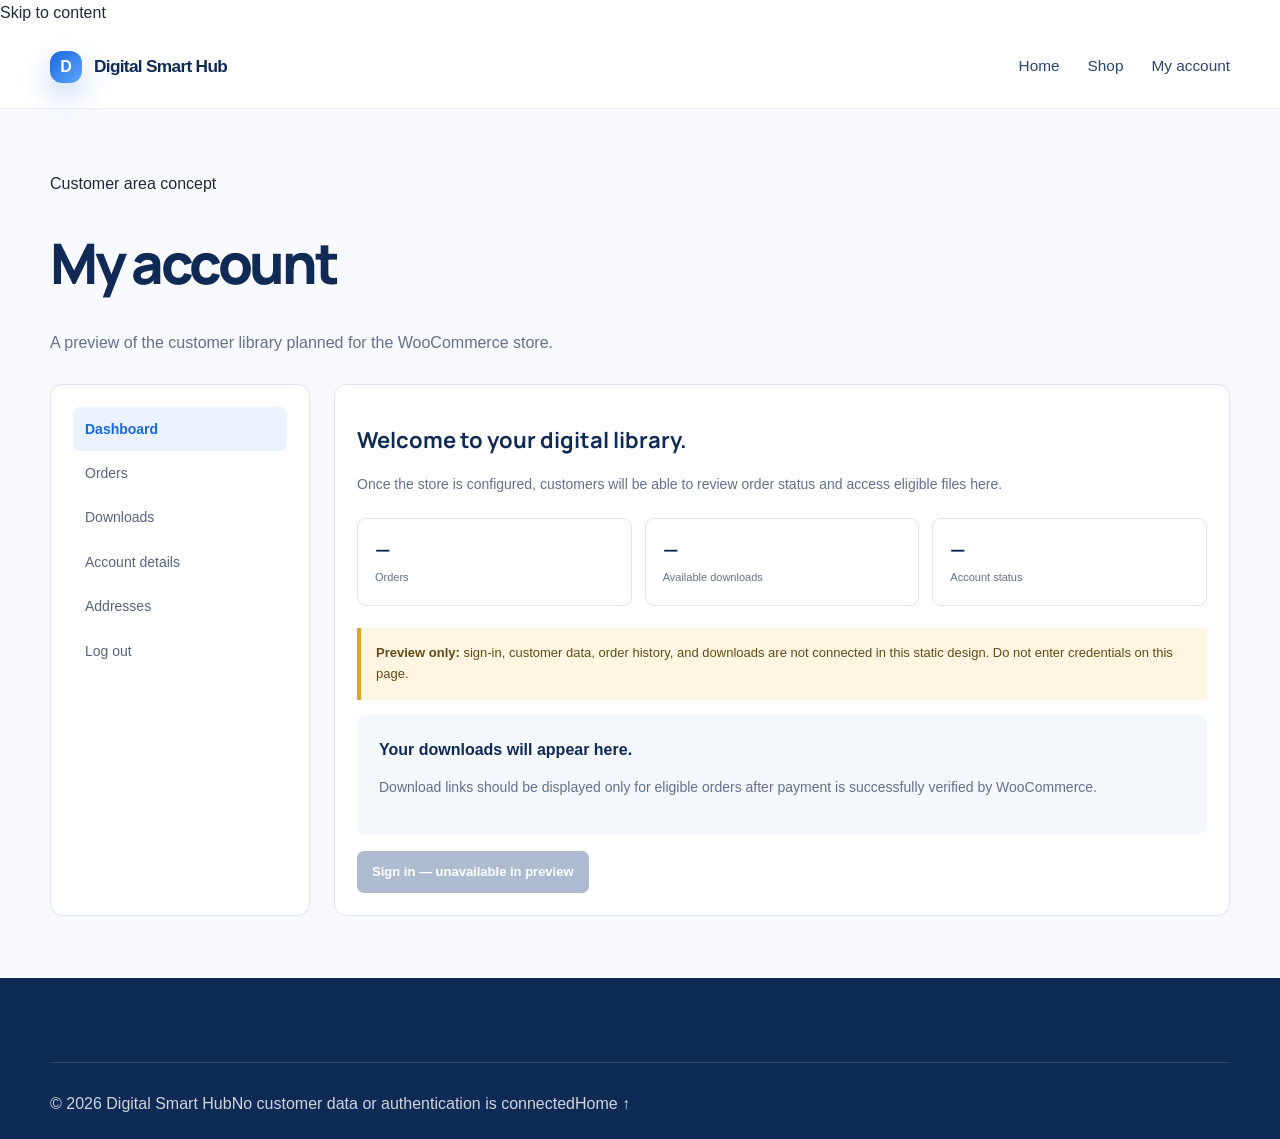
==== digital-smart-hub/account.html @ 9a08cfb9 "Add product, cart, and customer account feature mockups" ====
<!doctype html>
<html lang="en">
<head><meta charset="utf-8"/><meta name="viewport" content="width=device-width, initial-scale=1"/><title>My Account Preview | Digital Smart Hub</title><link rel="preconnect" href="https://fonts.googleapis.com"/><link rel="preconnect" href="https://fonts.gstatic.com" crossorigin/><link href="https://fonts.googleapis.com/css2?family=DM+Sans:wght@400;500;600;700&family=Manrope:wght@500;600;700;800&display=swap" rel="stylesheet"/><link rel="stylesheet" href="styles.css"/><style>.account-page{padding:62px 0;background:#f8faff;min-height:68vh}.account-title{font:800 clamp(38px,5vw,56px)/1.05 Manrope,sans-serif;color:#102a56;letter-spacing:-.06em}.account-layout{display:grid;grid-template-columns:260px 1fr;gap:24px;margin-top:28px}.account-menu,.account-content{background:#fff;border:1px solid #dce5f2;border-radius:12px;padding:22px}.account-menu a{display:block;padding:11px 12px;border-radius:7px;color:#56657d;font-size:14px}.account-menu a.selected{background:#eaf2ff;color:#1769e0;font-weight:700}.account-content h2{font:700 22px Manrope,sans-serif;color:#102a56}.account-content p{color:#63718a;font-size:14px}.account-stat-grid{display:grid;grid-template-columns:repeat(3,1fr);gap:13px;margin:22px 0}.account-stat{padding:17px;border:1px solid #dce5f2;border-radius:9px}.account-stat b{display:block;color:#102a56;font:700 20px Manrope,sans-serif}.account-stat span{font-size:11px;color:#63718a}.account-notice{padding:15px;background:#fff6e2;border-left:4px solid #e1a627;color:#654b17;font-size:13px}.download-empty{padding:22px;background:#f4f7fc;border-radius:9px;margin-top:15px}.download-empty strong{color:#102a56}.account-action{display:inline-flex;margin-top:16px;padding:11px 15px;border-radius:7px;background:#aebbd0;color:#fff;font-weight:700;font-size:13px;cursor:not-allowed}@media(max-width:700px){.account-layout{grid-template-columns:1fr}.account-menu{display:grid;grid-template-columns:1fr 1fr}.account-stat-grid{grid-template-columns:1fr}.account-page{padding:43px 0}}
</style></head>
<body><a class="skip-link" href="#main">Skip to content</a><header class="site-header"><div class="container nav-wrap"><a class="brand" href="index.html"><span class="brand-mark">D</span><span class="brand-text">Digital <strong>Smart Hub</strong></span></a><nav class="main-nav" aria-label="Main navigation"><a href="index.html">Home</a><a href="shop.html">Shop</a><a class="active" href="account.html">My account</a></nav></div></header><main id="main" class="account-page"><div class="container"><span class="section-label">Customer area concept</span><h1 class="account-title">My account</h1><p style="color:#63718a">A preview of the customer library planned for the WooCommerce store.</p><div class="account-layout"><nav class="account-menu" aria-label="Account navigation"><a class="selected" href="#dashboard">Dashboard</a><a href="#orders">Orders</a><a href="#downloads">Downloads</a><a href="#details">Account details</a><a href="#addresses">Addresses</a><a href="#logout">Log out</a></nav><section class="account-content" id="dashboard"><h2>Welcome to your digital library.</h2><p>Once the store is configured, customers will be able to review order status and access eligible files here.</p><div class="account-stat-grid"><div class="account-stat"><b>—</b><span>Orders</span></div><div class="account-stat"><b>—</b><span>Available downloads</span></div><div class="account-stat"><b>—</b><span>Account status</span></div></div><div class="account-notice"><strong>Preview only:</strong> sign-in, customer data, order history, and downloads are not connected in this static design. Do not enter credentials on this page.</div><div class="download-empty" id="downloads"><strong>Your downloads will appear here.</strong><p>Download links should be displayed only for eligible orders after payment is successfully verified by WooCommerce.</p></div><span class="account-action" aria-disabled="true">Sign in — unavailable in preview</span></section></div></div></main><footer class="site-footer"><div class="container footer-bottom"><span>© 2026 Digital Smart Hub</span><span>No customer data or authentication is connected</span><a href="index.html">Home ↑</a></div></footer></body></html>
---- digital-smart-hub/styles.css ----
:root {
  --white: #ffffff;
  --royal-blue: #1769e0;
  --midnight-navy: #102a56;
  --ice-blue: #eaf2ff;
  --soft-grey: #f4f6fa;
  --success-green: #19a974;
  --text: #1f2a37;
  --muted: #67758c;
  --border: rgba(16, 42, 86, 0.12);
  --shadow: 0 18px 48px rgba(17, 33, 58, 0.08);
}

* {
  box-sizing: border-box;
}

html {
  scroll-behavior: smooth;
}

body {
  margin: 0;
  font-family: "Inter", sans-serif;
  background: var(--white);
  color: var(--text);
  line-height: 1.6;
}

img {
  max-width: 100%;
  display: block;
}

a {
  color: inherit;
  text-decoration: none;
}

button,
input {
  font: inherit;
}

.container {
  width: min(1180px, calc(100% - 32px));
  margin: 0 auto;
}

.section {
  padding: 96px 0;
}

.alt-bg {
  background: linear-gradient(180deg, var(--ice-blue) 0%, rgba(234, 242, 255, 0.45) 100%);
}

.site-header {
  position: sticky;
  top: 0;
  z-index: 50;
  background: rgba(255, 255, 255, 0.9);
  backdrop-filter: blur(12px);
  border-bottom: 1px solid rgba(16, 42, 86, 0.08);
}

.nav-wrap {
  display: flex;
  align-items: center;
  justify-content: space-between;
  min-height: 82px;
  gap: 24px;
}

.brand {
  display: inline-flex;
  align-items: center;
  gap: 12px;
  font-weight: 800;
  color: var(--midnight-navy);
}

.brand-mark {
  display: grid;
  place-items: center;
  width: 32px;
  height: 32px;
  border-radius: 12px;
  background: linear-gradient(135deg, var(--royal-blue), #60a5fa);
  color: var(--white);
  font-size: 1rem;
  box-shadow: 0 12px 28px rgba(23, 105, 224, 0.26);
}

.brand-text {
  font-size: 1.08rem;
  letter-spacing: -0.04em;
}

.main-nav {
  display: flex;
  align-items: center;
  gap: 28px;
  color: var(--midnight-navy);
  font-size: 0.96rem;
}

.main-nav a {
  opacity: 0.88;
  transition: opacity 0.2s ease;
}

.main-nav a:hover,
.main-nav a:focus-visible {
  opacity: 1;
}

.nav-actions {
  display: flex;
  align-items: center;
  gap: 12px;
}

.btn {
  display: inline-flex;
  align-items: center;
  justify-content: center;
  border-radius: 12px;
  font-weight: 700;
  padding: 0.9rem 1.4rem;
  transition: transform 0.2s ease, box-shadow 0.2s ease;
}

.btn:hover,
.btn:focus-visible {
  transform: translateY(-1px);
}

.btn-primary {
  background: linear-gradient(135deg, var(--royal-blue), #2f80ff);
  color: var(--white);
  box-shadow: 0 18px 32px rgba(23, 105, 224, 0.25);
}

.btn-secondary,
.btn-ghost {
  background: var(--white);
  color: var(--midnight-navy);
  border: 1px solid var(--border);
}

.hero {
  background:
    radial-gradient(circle at top left, rgba(23, 105, 224, 0.08), transparent 35%),
    linear-gradient(180deg, #f9fbff 0%, #ffffff 100%);
  padding: 72px 0 48px;
}

.hero-inner {
  display: grid;
  grid-template-columns: 1.05fr 0.95fr;
  align-items: center;
  gap: 48px;
}

.eyebrow {
  display: inline-block;
  font-size: 0.75rem;
  font-weight: 700;
  letter-spacing: 0.12em;
  text-transform: uppercase;
  color: var(--royal-blue);
  margin-bottom: 16px;
}

.eyebrow-compact {
  letter-spacing: 0.1em;
}

.hero-copy h1 {
  margin: 0;
  font-size: clamp(2.8rem, 5vw, 5rem);
  line-height: 0.96;
  letter-spacing: -0.08em;
  color: var(--midnight-navy);
}

.tagline {
  margin: 18px 0 12px;
  font-size: clamp(1.15rem, 2vw, 1.6rem);
  font-weight: 650;
  color: var(--royal-blue);
}

.subtext {
  margin: 0;
  max-width: 560px;
  color: var(--muted);
  font-size: 1.06rem;
}

.hero-actions {
  display: flex;
  flex-wrap: wrap;
  gap: 16px;
  margin-top: 32px;
}

.trust-row {
  list-style: none;
  display: flex;
  gap: 20px;
  flex-wrap: wrap;
  padding: 0;
  margin: 28px 0 0;
  color: var(--muted);
  font-weight: 600;
}

.trust-row li {
  position: relative;
  padding-left: 18px;
}

.trust-row li::before {
  content: "•";
  position: absolute;
  left: 0;
  color: var(--success-green);
}

.hero-visual {
  display: flex;
  justify-content: center;
}

.product-showcase-card {
  width: min(480px, 100%);
  background: linear-gradient(180deg, #fbfcff 0%, #ffffff 100%);
  border: 1px solid var(--border);
  border-radius: 28px;
  box-shadow: var(--shadow);
  padding: 18px;
}

.product-ribbon {
  display: inline-flex;
  padding: 8px 12px;
  border-radius: 999px;
  background: rgba(23, 105, 224, 0.1);
  color: var(--royal-blue);
  font-size: 0.72rem;
  font-weight: 700;
  letter-spacing: 0.06em;
  text-transform: uppercase;
}

.product-visual {
  position: relative;
  display: grid;
  place-items: center;
  min-height: 290px;
  margin-top: 18px;
  border-radius: 18px;
  background: linear-gradient(135deg, rgba(23, 105, 224, 0.08), rgba(16, 42, 86, 0.04)), #f3f7ff;
  overflow: hidden;
}

.mini-card {
  position: absolute;
  border-radius: 18px;
  border: 1px solid rgba(16, 42, 86, 0.08);
  box-shadow: 0 18px 40px rgba(16, 42, 86, 0.08);
}

.card-1 {
  width: 220px;
  height: 130px;
  background: linear-gradient(135deg, rgba(23, 105, 224, 0.2), rgba(16, 42, 86, 0.12));
  transform: rotate(-10deg) translateX(-26px) translateY(24px);
}

.card-2 {
  width: 220px;
  height: 130px;
  background: linear-gradient(135deg, rgba(16, 42, 86, 0.15), rgba(23, 105, 224, 0.2));
  transform: translateY(-8px);
}

.card-3 {
  width: 180px;
  height: 100px;
  background: linear-gradient(135deg, rgba(146, 194, 255, 0.75), rgba(90, 161, 255, 0.4));
  transform: rotate(12deg) translateX(40px) translateY(42px);
}

.showcase-meta {
  padding: 20px 10px 8px;
}

.label {
  color: var(--royal-blue);
  letter-spacing: 0.08em;
  text-transform: uppercase;
  font-size: 0.7rem;
  font-weight: 700;
}

.showcase-meta h2 {
  margin: 10px 0 8px;
  font-size: clamp(1.6rem, 3vw, 2.25rem);
  letter-spacing: -0.06em;
  color: var(--midnight-navy);
}

.showcase-meta p {
  margin: 0;
  color: var(--muted);
}

.showcase-footer {
  display: flex;
  align-items: center;
  justify-content: space-between;
  gap: 12px;
  margin-top: 18px;
  color: var(--midnight-navy);
  font-weight: 600;
}

.price {
  color: var(--royal-blue);
}

.section-heading {
  margin-bottom: 30px;
}

.section-heading h2 {
  margin: 0;
  font-size: clamp(2rem, 3vw, 2.8rem);
  letter-spacing: -0.06em;
  color: var(--midnight-navy);
}

.centered {
  text-align: center;
}

.split-heading {
  display: flex;
  justify-content: space-between;
  align-items: end;
  gap: 16px;
}

.text-link {
  font-weight: 700;
  color: var(--royal-blue);
}

.category-grid,
.product-grid,
.benefit-grid,
.mini-grid {
  display: grid;
  gap: 24px;
}

.category-grid {
  grid-template-columns: repeat(3, minmax(0, 1fr));
}

.category-card {
  padding: 28px 24px;
  border: 1px solid var(--border);
  border-radius: 22px;
  background: var(--white);
  box-shadow: var(--shadow);
}

.card-blue {
  background: linear-gradient(180deg, rgba(23, 105, 224, 0.03), rgba(255, 255, 255, 1));
}

.card-navy {
  background: linear-gradient(180deg, rgba(16, 42, 86, 0.03), rgba(255, 255, 255, 1));
}

.card-sky {
  background: linear-gradient(180deg, rgba(92, 165, 255, 0.06), rgba(255, 255, 255, 1));
}

.icon-circle {
  width: 52px;
  height: 52px;
  display: grid;
  place-items: center;
  border-radius: 16px;
  background: var(--ice-blue);
  color: var(--royal-blue);
  font-size: 1.25rem;
  margin-bottom: 16px;
}

.category-card h3 {
  margin: 0 0 8px;
  font-size: 1.35rem;
  color: var(--midnight-navy);
}

.category-card p,
.product-body p,
.benefit-item p,
.mini-card-product p,
.site-footer p,
.site-footer li,
.faq-list p {
  margin: 0;
  color: var(--muted);
}

.product-grid {
  grid-template-columns: repeat(3, minmax(0, 1fr));
}

.product-card {
  border: 1px solid var(--border);
  border-radius: 22px;
  overflow: hidden;
  background: var(--white);
  box-shadow: var(--shadow);
}

.product-image {
  position: relative;
  display: grid;
  place-items: center;
  min-height: 180px;
  background: linear-gradient(135deg, rgba(23, 105, 224, 0.1), rgba(16, 42, 86, 0.06));
  color: var(--white);
  font-weight: 700;
  letter-spacing: 0.05em;
  text-transform: uppercase;
}

.product-image span {
  display: inline-flex;
  padding: 10px 14px;
  background: rgba(16, 42, 86, 0.4);
  border-radius: 999px;
}

.image-one {
  background: linear-gradient(135deg, #285dea, #64a4ff);
}

.image-two {
  background: linear-gradient(135deg, #102a56, #2a4a78);
}

.image-three {
  background: linear-gradient(135deg, #4cb5f5, #0f6db7);
}

.product-body {
  padding: 20px 20px 18px;
}

.tag {
  display: inline-flex;
  border-radius: 999px;
  padding: 6px 10px;
  background: var(--soft-grey);
  color: var(--royal-blue);
  font-size: 0.72rem;
  font-weight: 700;
  text-transform: uppercase;
  letter-spacing: 0.06em;
}

.product-body h3 {
  margin: 14px 0 10px;
  font-size: 1.45rem;
  letter-spacing: -0.04em;
  color: var(--midnight-navy);
}

.product-meta {
  display: flex;
  justify-content: space-between;
  align-items: center;
  margin-top: 18px;
  gap: 12px;
}

.meta-label {
  font-weight: 600;
  color: var(--muted);
}

.meta-price {
  font-weight: 800;
  color: var(--royal-blue);
}

.benefit-grid {
  grid-template-columns: repeat(3, minmax(0, 1fr));
}

.benefit-item {
  text-align: center;
  padding: 32px 22px;
  border-radius: 22px;
  background: rgba(255, 255, 255, 0.8);
  border: 1px solid var(--border);
}

.icon {
  width: 64px;
  height: 64px;
  margin: 0 auto 14px;
  display: grid;
  place-items: center;
  border-radius: 18px;
  background: var(--ice-blue);
  font-size: 2rem;
}

.benefit-item h3 {
  margin: 0 0 8px;
  font-size: 1.35rem;
  color: var(--midnight-navy);
}

.mini-grid {
  grid-template-columns: repeat(3, minmax(0, 1fr));
}

.mini-card-product {
  padding: 22px 18px;
  border-radius: 18px;
  background: var(--white);
  border: 1px solid var(--border);
  box-shadow: var(--shadow);
}

.mini-badge {
  display: inline-flex;
  padding: 6px 10px;
  border-radius: 999px;
  background: rgba(25, 169, 116, 0.1);
  color: var(--success-green);
  font-size: 0.68rem;
  font-weight: 800;
  letter-spacing: 0.08em;
  text-transform: uppercase;
}

.mini-card-product h4 {
  margin: 14px 0 10px;
  letter-spacing: -0.04em;
  font-size: 1.3rem;
  color: var(--midnight-navy);
}

.faq-wrap {
  max-width: 980px;
}

.faq-list {
  display: grid;
  gap: 16px;
}

.faq-list details {
  background: rgba(255, 255, 255, 0.9);
  border: 1px solid var(--border);
  border-radius: 18px;
  padding: 18px 20px;
}

.faq-list summary {
  cursor: pointer;
  list-style: none;
  font-weight: 700;
  color: var(--midnight-navy);
}

.faq-list summary::-webkit-details-marker {
  display: none;
}

.faq-list p {
  margin-top: 12px;
}

.cta-panel {
  display: flex;
  justify-content: space-between;
  align-items: center;
  gap: 20px;
  background: linear-gradient(135deg, rgba(23, 105, 224, 0.08), rgba(16, 42, 86, 0.04));
  border: 1px solid var(--border);
  border-radius: 26px;
  padding: 32px 28px;
  box-shadow: var(--shadow);
}

.cta-panel h2 {
  margin: 6px 0 0;
  font-size: clamp(1.8rem, 2.3vw, 2.6rem);
  letter-spacing: -0.06em;
  color: var(--midnight-navy);
}

.site-footer {
  background: var(--midnight-navy);
  color: rgba(255, 255, 255, 0.8);
  padding: 56px 0 22px;
}

.footer-grid {
  display: grid;
  grid-template-columns: 1.4fr 0.8fr 0.8fr 1.2fr;
  gap: 36px;
}

.footer-brand {
  color: var(--white);
}

.site-footer h3 {
  margin: 0 0 16px;
  font-size: 1.05rem;
  color: var(--white);
}

.site-footer ul {
  list-style: none;
  padding: 0;
  margin: 0;
  display: grid;
  gap: 10px;
}

.newsletter-form {
  display: flex;
  gap: 12px;
  margin-top: 12px;
}

.newsletter-form input {
  flex: 1;
  min-width: 0;
  border: 1px solid rgba(255, 255, 255, 0.2);
  background: rgba(255, 255, 255, 0.05);
  border-radius: 12px;
  color: var(--white);
  padding: 0.9rem 1rem;
}

.newsletter-form input::placeholder {
  color: rgba(255, 255, 255, 0.6);
}

.newsletter-form button {
  border: none;
  border-radius: 12px;
  background: linear-gradient(135deg, var(--royal-blue), #58a3ff);
  color: var(--white);
  padding: 0.9rem 1.2rem;
  font-weight: 700;
  cursor: pointer;
}

.footer-bottom {
  padding-top: 28px;
  margin-top: 28px;
  border-top: 1px solid rgba(255, 255, 255, 0.12);
}

.sr-only {
  position: absolute;
  width: 1px;
  height: 1px;
  padding: 0;
  margin: -1px;
  overflow: hidden;
  clip: rect(0, 0, 0, 0);
  white-space: nowrap;
  border: 0;
}

@media (max-width: 980px) {
  .main-nav {
    display: none;
  }

  .hero-inner,
  .category-grid,
  .product-grid,
  .benefit-grid,
  .mini-grid,
  .footer-grid,
  .cta-panel {
    grid-template-columns: 1fr;
    display: grid;
  }

  .cta-panel {
    justify-content: stretch;
    align-items: flex-start;
  }

  .hero-inner {
    gap: 24px;
  }
}

@media (max-width: 620px) {
  .nav-wrap {
    min-height: 70px;
  }

  .nav-actions {
    display: none;
  }

  .btn {
    width: 100%;
  }

  .hero-actions {
    display: grid;
    grid-template-columns: 1fr;
  }

  .section {
    padding: 72px 0;
  }

  .split-heading {
    display: block;
  }

  .newsletter-form {
    flex-direction: column;
  }
}
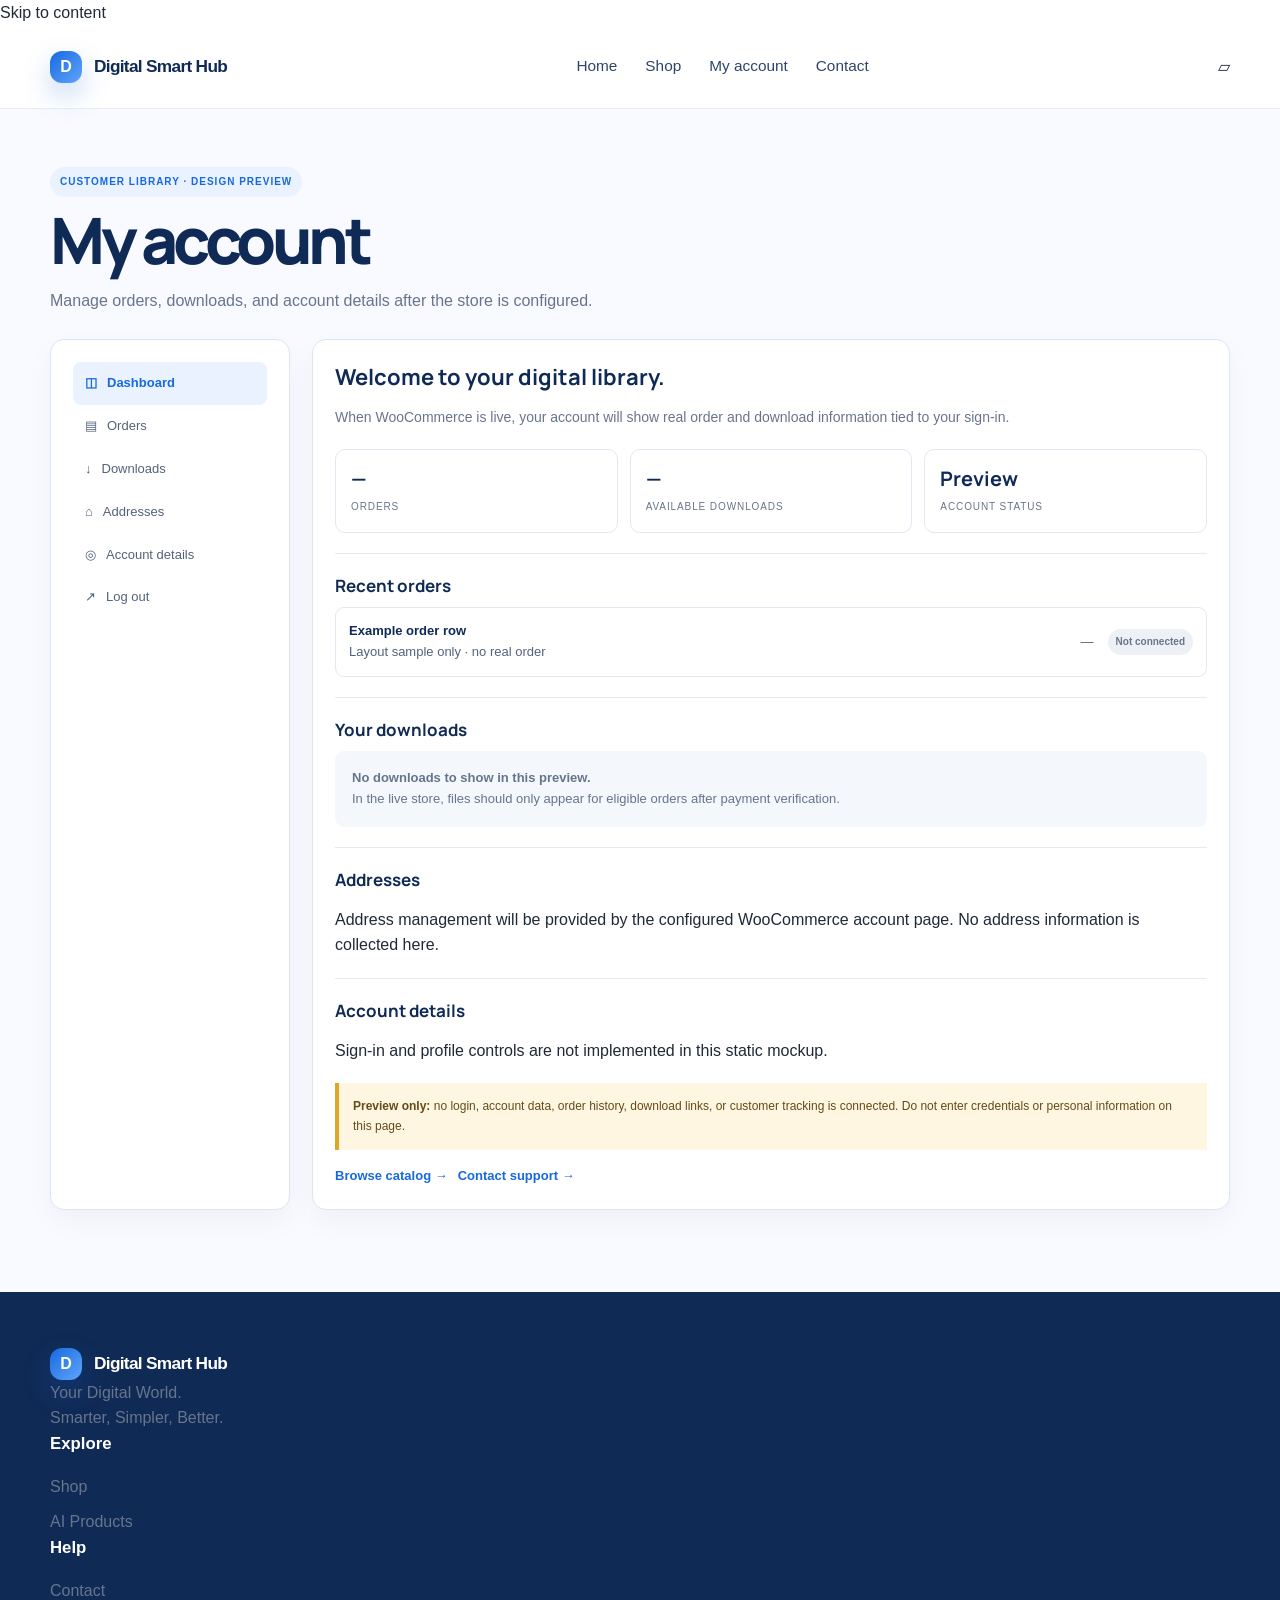
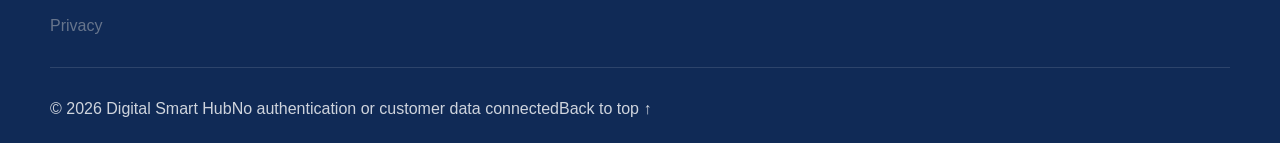
==== commit a1eeff18: "Refine premium product, cart/account mockups, and consolidated brand-aligned homepage" ====
--- a/digital-smart-hub/account.html
+++ b/digital-smart-hub/account.html
@@ -1,5 +1,7 @@
 <!doctype html>
 <html lang="en">
-<head><meta charset="utf-8"/><meta name="viewport" content="width=device-width, initial-scale=1"/><title>My Account Preview | Digital Smart Hub</title><link rel="preconnect" href="https://fonts.googleapis.com"/><link rel="preconnect" href="https://fonts.gstatic.com" crossorigin/><link href="https://fonts.googleapis.com/css2?family=DM+Sans:wght@400;500;600;700&family=Manrope:wght@500;600;700;800&display=swap" rel="stylesheet"/><link rel="stylesheet" href="styles.css"/><style>.account-page{padding:62px 0;background:#f8faff;min-height:68vh}.account-title{font:800 clamp(38px,5vw,56px)/1.05 Manrope,sans-serif;color:#102a56;letter-spacing:-.06em}.account-layout{display:grid;grid-template-columns:260px 1fr;gap:24px;margin-top:28px}.account-menu,.account-content{background:#fff;border:1px solid #dce5f2;border-radius:12px;padding:22px}.account-menu a{display:block;padding:11px 12px;border-radius:7px;color:#56657d;font-size:14px}.account-menu a.selected{background:#eaf2ff;color:#1769e0;font-weight:700}.account-content h2{font:700 22px Manrope,sans-serif;color:#102a56}.account-content p{color:#63718a;font-size:14px}.account-stat-grid{display:grid;grid-template-columns:repeat(3,1fr);gap:13px;margin:22px 0}.account-stat{padding:17px;border:1px solid #dce5f2;border-radius:9px}.account-stat b{display:block;color:#102a56;font:700 20px Manrope,sans-serif}.account-stat span{font-size:11px;color:#63718a}.account-notice{padding:15px;background:#fff6e2;border-left:4px solid #e1a627;color:#654b17;font-size:13px}.download-empty{padding:22px;background:#f4f7fc;border-radius:9px;margin-top:15px}.download-empty strong{color:#102a56}.account-action{display:inline-flex;margin-top:16px;padding:11px 15px;border-radius:7px;background:#aebbd0;color:#fff;font-weight:700;font-size:13px;cursor:not-allowed}@media(max-width:700px){.account-layout{grid-template-columns:1fr}.account-menu{display:grid;grid-template-columns:1fr 1fr}.account-stat-grid{grid-template-columns:1fr}.account-page{padding:43px 0}}
+<head><meta charset="utf-8"/><meta name="viewport" content="width=device-width, initial-scale=1"/><meta name="theme-color" content="#102a56"/><title>My Account Preview | Digital Smart Hub</title><meta name="description" content="Preview the planned Digital Smart Hub customer account and downloads area."/><link rel="preconnect" href="https://fonts.googleapis.com"/><link rel="preconnect" href="https://fonts.gstatic.com" crossorigin/><link href="https://fonts.googleapis.com/css2?family=DM+Sans:wght@400;500;600;700&family=Manrope:wght@500;600;700;800&display=swap" rel="stylesheet"/><link rel="stylesheet" href="styles.css"/><style>.account-page{padding:58px 0 82px;background:#f8faff;min-height:70vh}.account-head h1{font:800 clamp(2.5rem,5vw,4rem)/1.02 Manrope,sans-serif;letter-spacing:-.07em;color:#102a56;margin:10px 0}.account-head p{color:#67758c}.account-badge{display:inline-block;padding:7px 10px;border-radius:99px;background:#eaf2ff;color:#1769e0;font-size:10px;font-weight:800;text-transform:uppercase;letter-spacing:.1em}.account-layout{display:grid;grid-template-columns:240px minmax(0,1fr);gap:22px;margin-top:26px}.account-nav,.account-main{background:#fff;border:1px solid #dce5f2;border-radius:14px;padding:22px;box-shadow:0 12px 30px rgba(17,33,58,.04)}.account-nav a{display:flex;gap:10px;padding:11px 12px;border-radius:8px;color:#52637c;font-size:13px}.account-nav a.active{background:#eaf2ff;color:#1769e0;font-weight:700}.account-main h2{font:700 22px Manrope,sans-serif;color:#102a56;margin:0 0 8px}.account-main>p{color:#67758c;font-size:14px}.stat-grid{display:grid;grid-template-columns:repeat(3,1fr);gap:12px;margin:20px 0}.stat{padding:15px;border:1px solid #e1e8f1;border-radius:10px}.stat strong{display:block;font:700 20px Manrope,sans-serif;color:#102a56}.stat span{font-size:10px;text-transform:uppercase;letter-spacing:.09em;color:#67758c}.account-section{border-top:1px solid #e3eaf3;padding-top:20px;margin-top:20px}.account-section h3{font:700 17px Manrope,sans-serif;color:#102a56;margin:0 0 10px}.order-preview{display:grid;grid-template-columns:1fr auto auto;gap:14px;align-items:center;padding:13px;border:1px solid #e1e8f1;border-radius:9px;font-size:13px;color:#52637c}.order-preview strong{color:#102a56}.status-pill{display:inline-flex;padding:5px 8px;background:#edf0f5;color:#68778a;border-radius:99px;font-size:10px;font-weight:700}.downloads-empty{padding:17px;background:#f4f7fc;border-radius:9px;color:#67758c;font-size:13px}.account-warning{margin-top:20px;padding:14px;background:#fff6e2;border-left:4px solid #e1a627;color:#654b17;font-size:12px}.account-actions{display:flex;gap:10px;flex-wrap:wrap;margin-top:16px}.account-actions a{font-size:13px;color:#1769e0;font-weight:700}@media(max-width:760px){.account-layout{grid-template-columns:1fr}.account-nav{display:grid;grid-template-columns:repeat(2,1fr);gap:4px}.stat-grid{grid-template-columns:1fr}.order-preview{grid-template-columns:1fr}.account-page{padding:42px 0}}
 </style></head>
-<body><a class="skip-link" href="#main">Skip to content</a><header class="site-header"><div class="container nav-wrap"><a class="brand" href="index.html"><span class="brand-mark">D</span><span class="brand-text">Digital <strong>Smart Hub</strong></span></a><nav class="main-nav" aria-label="Main navigation"><a href="index.html">Home</a><a href="shop.html">Shop</a><a class="active" href="account.html">My account</a></nav></div></header><main id="main" class="account-page"><div class="container"><span class="section-label">Customer area concept</span><h1 class="account-title">My account</h1><p style="color:#63718a">A preview of the customer library planned for the WooCommerce store.</p><div class="account-layout"><nav class="account-menu" aria-label="Account navigation"><a class="selected" href="#dashboard">Dashboard</a><a href="#orders">Orders</a><a href="#downloads">Downloads</a><a href="#details">Account details</a><a href="#addresses">Addresses</a><a href="#logout">Log out</a></nav><section class="account-content" id="dashboard"><h2>Welcome to your digital library.</h2><p>Once the store is configured, customers will be able to review order status and access eligible files here.</p><div class="account-stat-grid"><div class="account-stat"><b>—</b><span>Orders</span></div><div class="account-stat"><b>—</b><span>Available downloads</span></div><div class="account-stat"><b>—</b><span>Account status</span></div></div><div class="account-notice"><strong>Preview only:</strong> sign-in, customer data, order history, and downloads are not connected in this static design. Do not enter credentials on this page.</div><div class="download-empty" id="downloads"><strong>Your downloads will appear here.</strong><p>Download links should be displayed only for eligible orders after payment is successfully verified by WooCommerce.</p></div><span class="account-action" aria-disabled="true">Sign in — unavailable in preview</span></section></div></div></main><footer class="site-footer"><div class="container footer-bottom"><span>© 2026 Digital Smart Hub</span><span>No customer data or authentication is connected</span><a href="index.html">Home ↑</a></div></footer></body></html>
+<body><a class="skip-link" href="#main">Skip to content</a><header class="site-header"><div class="container nav-wrap"><a class="brand" href="index.html"><span class="brand-mark">D</span><span class="brand-text">Digital <strong>Smart Hub</strong></span></a><nav class="main-nav" aria-label="Main navigation"><a href="index.html">Home</a><a href="shop.html">Shop</a><a class="active" href="account.html">My account</a><a href="contact.html">Contact</a></nav><div class="nav-actions"><a class="cart-link" href="cart.html" aria-label="Cart preview">▱</a></div></div></header>
+<main id="main" class="account-page"><div class="container"><div class="account-head"><span class="account-badge">Customer library · design preview</span><h1>My account</h1><p>Manage orders, downloads, and account details after the store is configured.</p></div><div class="account-layout"><nav class="account-nav" aria-label="Account sections"><a class="active" href="#dashboard">◫ <span>Dashboard</span></a><a href="#orders">▤ <span>Orders</span></a><a href="#downloads">↓ <span>Downloads</span></a><a href="#addresses">⌂ <span>Addresses</span></a><a href="#details">◎ <span>Account details</span></a><a href="#logout">↗ <span>Log out</span></a></nav><section class="account-main" id="dashboard"><h2>Welcome to your digital library.</h2><p>When WooCommerce is live, your account will show real order and download information tied to your sign-in.</p><div class="stat-grid"><div class="stat"><strong>—</strong><span>Orders</span></div><div class="stat"><strong>—</strong><span>Available downloads</span></div><div class="stat"><strong>Preview</strong><span>Account status</span></div></div><div class="account-section" id="orders"><h3>Recent orders</h3><div class="order-preview"><span><strong>Example order row</strong><br/>Layout sample only · no real order</span><span>—</span><span class="status-pill">Not connected</span></div></div><div class="account-section" id="downloads"><h3>Your downloads</h3><div class="downloads-empty"><strong>No downloads to show in this preview.</strong><br/>In the live store, files should only appear for eligible orders after payment verification.</div></div><div class="account-section" id="addresses"><h3>Addresses</h3><p>Address management will be provided by the configured WooCommerce account page. No address information is collected here.</p></div><div class="account-section" id="details"><h3>Account details</h3><p>Sign-in and profile controls are not implemented in this static mockup.</p></div><div class="account-warning"><strong>Preview only:</strong> no login, account data, order history, download links, or customer tracking is connected. Do not enter credentials or personal information on this page.</div><div class="account-actions"><a href="shop.html">Browse catalog →</a><a href="contact.html">Contact support →</a></div></section></div></div></main>
+<footer class="site-footer"><div class="container footer-main"><div class="footer-brand-col"><a class="brand footer-brand" href="index.html"><span class="brand-mark">D</span><span class="brand-text">Digital <strong>Smart Hub</strong></span></a><p>Your Digital World.<br/>Smarter, Simpler, Better.</p></div><div><h3>Explore</h3><ul><li><a href="shop.html">Shop</a></li><li><a href="ai-products.html">AI Products</a></li></ul></div><div><h3>Help</h3><ul><li><a href="contact.html">Contact</a></li><li><a href="privacy.html">Privacy</a></li></ul></div></div><div class="container footer-bottom"><span>© 2026 Digital Smart Hub</span><span>No authentication or customer data connected</span><a href="#main">Back to top ↑</a></div></footer></body></html>
